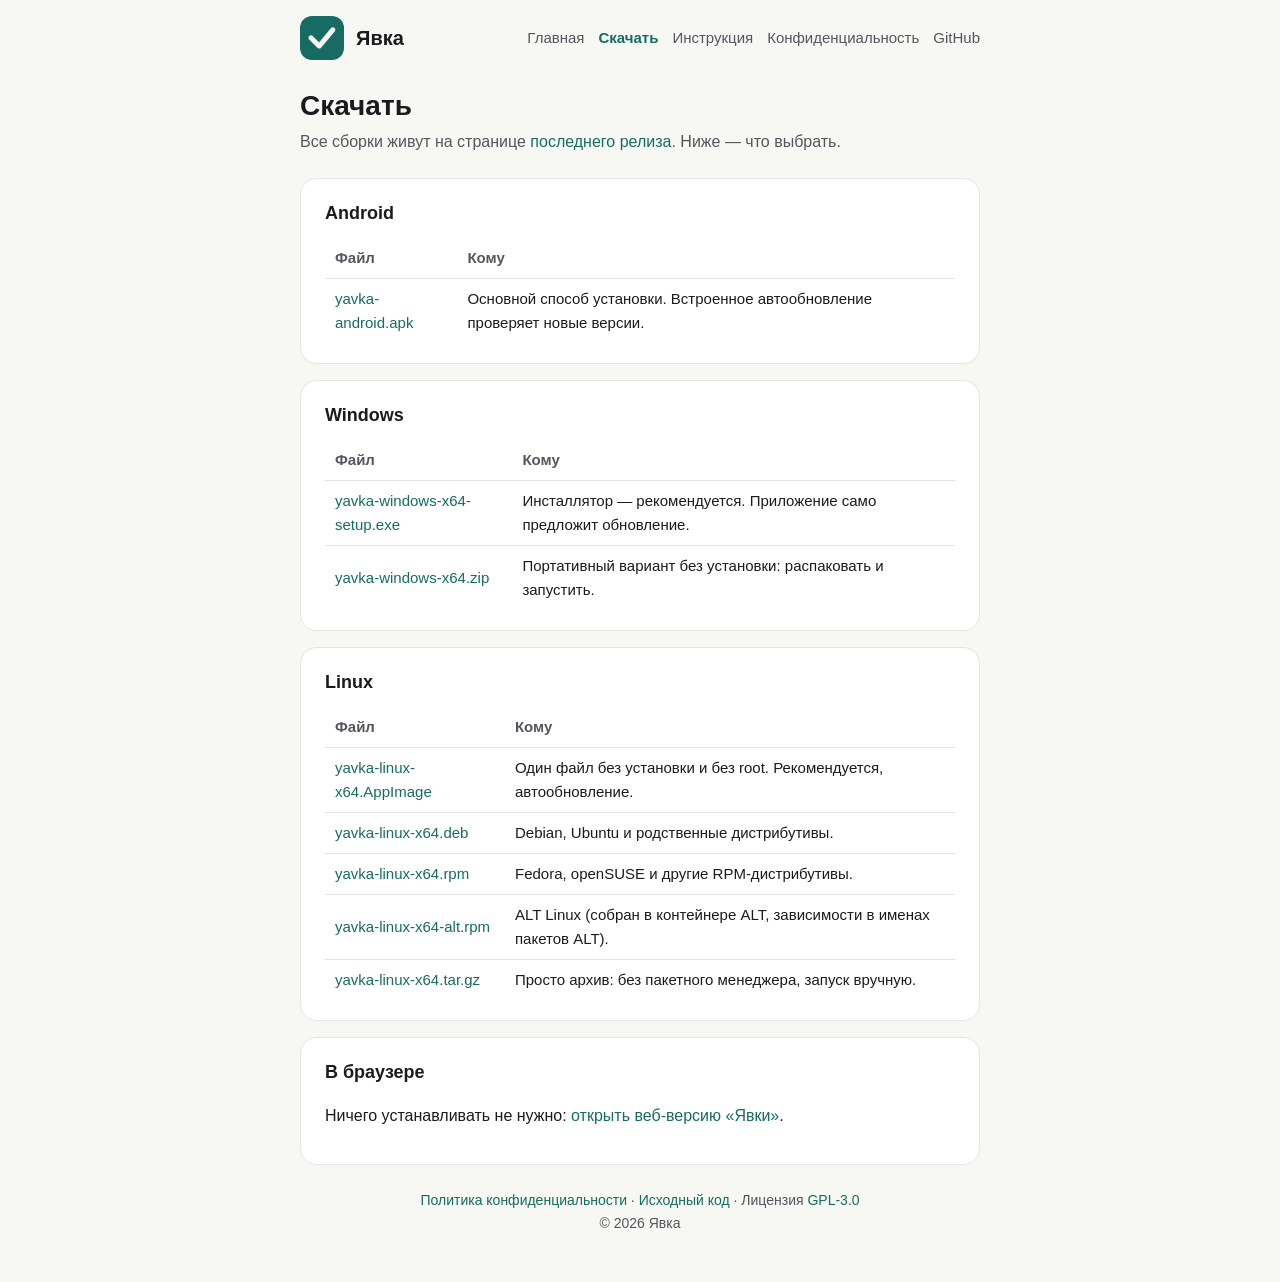
==== docs/download.html @ 1e7f84a7 "Сайт: скелет страниц — общие стили и навигация, страницы «Скачать» (все сборки) и «Инструкция» (карк" ====
<!DOCTYPE html>
<html lang="ru">
<head>
  <meta charset="utf-8">
  <meta name="viewport" content="width=device-width, initial-scale=1">
  <title>Скачать — Явка</title>
  <meta name="description" content="Сборки приложения «Явка»: Android (APK), Windows (инсталлятор), Linux (AppImage, deb, rpm, rpm для ALT Linux) и веб-версия.">
  <link rel="stylesheet" href="styles.css">
</head>
<body>
  <header class="site-header">
    <a class="brand" href="index.html">
      <img src="logo.png" alt="Логотип «Явка»">
      Явка
    </a>
    <nav class="site-nav" aria-label="Основная навигация">
      <a href="index.html">Главная</a>
      <a href="download.html" aria-current="page">Скачать</a>
      <a href="guide.html">Инструкция</a>
      <a href="privacy.html">Конфиденциальность</a>
      <a href="https://github.com/Fr4ncuzS4n/yavka">GitHub</a>
    </nav>
  </header>

  <main>
    <h1>Скачать</h1>
    <p class="slogan">Все сборки живут на странице
      <a href="https://github.com/Fr4ncuzS4n/yavka/releases/latest">последнего релиза</a>.
      Ниже — что выбрать.</p>

    <section>
      <h2>Android</h2>
      <table>
        <tr><th>Файл</th><th>Кому</th></tr>
        <tr>
          <td><a href="https://github.com/Fr4ncuzS4n/yavka/releases/latest">yavka-android.apk</a></td>
          <td>Основной способ установки. Встроенное автообновление проверяет новые версии.</td>
        </tr>
      </table>
    </section>

    <section>
      <h2>Windows</h2>
      <table>
        <tr><th>Файл</th><th>Кому</th></tr>
        <tr>
          <td><a href="https://github.com/Fr4ncuzS4n/yavka/releases/latest">yavka-windows-x64-setup.exe</a></td>
          <td>Инсталлятор — рекомендуется. Приложение само предложит обновление.</td>
        </tr>
        <tr>
          <td><a href="https://github.com/Fr4ncuzS4n/yavka/releases/latest">yavka-windows-x64.zip</a></td>
          <td>Портативный вариант без установки: распаковать и запустить.</td>
        </tr>
      </table>
    </section>

    <section>
      <h2>Linux</h2>
      <table>
        <tr><th>Файл</th><th>Кому</th></tr>
        <tr>
          <td><a href="https://github.com/Fr4ncuzS4n/yavka/releases/latest">yavka-linux-x64.AppImage</a></td>
          <td>Один файл без установки и без root. Рекомендуется, автообновление.</td>
        </tr>
        <tr>
          <td><a href="https://github.com/Fr4ncuzS4n/yavka/releases/latest">yavka-linux-x64.deb</a></td>
          <td>Debian, Ubuntu и родственные дистрибутивы.</td>
        </tr>
        <tr>
          <td><a href="https://github.com/Fr4ncuzS4n/yavka/releases/latest">yavka-linux-x64.rpm</a></td>
          <td>Fedora, openSUSE и другие RPM-дистрибутивы.</td>
        </tr>
        <tr>
          <td><a href="https://github.com/Fr4ncuzS4n/yavka/releases/latest">yavka-linux-x64-alt.rpm</a></td>
          <td>ALT Linux (собран в контейнере ALT, зависимости в именах пакетов ALT).</td>
        </tr>
        <tr>
          <td><a href="https://github.com/Fr4ncuzS4n/yavka/releases/latest">yavka-linux-x64.tar.gz</a></td>
          <td>Просто архив: без пакетного менеджера, запуск вручную.</td>
        </tr>
      </table>
    </section>

    <section>
      <h2>В браузере</h2>
      <p>Ничего устанавливать не нужно:
        <a href="/yavka/app/">открыть веб-версию «Явки»</a>.</p>
    </section>

    <footer>
      <a href="privacy.html">Политика конфиденциальности</a> ·
      <a href="https://github.com/Fr4ncuzS4n/yavka">Исходный код</a> ·
      Лицензия <a href="https://github.com/Fr4ncuzS4n/yavka/blob/main/LICENSE">GPL-3.0</a><br>
      © 2026 Явка
    </footer>
  </main>
</body>
</html>
---- docs/styles.css ----
/* Общие стили страниц сайта «Явки» (лендинг, скачивание, инструкция,
   конфиденциальность). Палитра совпадает с приложением. */
:root {
  --accent: #176B62;
  --accent-soft: #E7F1EF;
  --canvas: #F7F7F4;
  --ink: #1B1B1F;
  --ink-soft: #55565E;
  --line: #E5E5E1;
}
* { box-sizing: border-box; }
body {
  margin: 0;
  font-family: -apple-system, "Segoe UI", Roboto, "Helvetica Neue", Arial, sans-serif;
  background: var(--canvas);
  color: var(--ink);
  line-height: 1.6;
}
main { max-width: 720px; margin: 0 auto; padding: 24px 20px 48px; }

/* Шапка с навигацией */
.site-header {
  display: flex;
  flex-wrap: wrap;
  align-items: center;
  gap: 12px 20px;
  max-width: 720px;
  margin: 0 auto;
  padding: 16px 20px 0;
}
.site-header .brand {
  display: flex;
  align-items: center;
  gap: 12px;
  text-decoration: none;
  color: var(--ink);
  font-weight: 700;
  font-size: 20px;
}
.site-header .brand img { width: 44px; height: 44px; border-radius: 12px; }
.site-nav { display: flex; flex-wrap: wrap; gap: 4px 14px; margin-left: auto; }
.site-nav a { color: var(--ink-soft); text-decoration: none; font-size: 15px; }
.site-nav a:hover { color: var(--accent); }
.site-nav a[aria-current="page"] { color: var(--accent); font-weight: 600; }

/* Контент */
h1 { font-size: 28px; margin: 0; }
h2 { font-size: 18px; margin: 0 0 10px; }
.slogan { color: var(--ink-soft); margin: 0 0 24px; }
section {
  background: #fff;
  border: 1px solid var(--line);
  border-radius: 16px;
  padding: 20px 24px;
  margin-bottom: 16px;
}
ul { margin: 0; padding-left: 20px; }
a { color: var(--accent); text-decoration: none; }
a:hover { text-decoration: underline; }
code {
  background: var(--accent-soft);
  border-radius: 6px;
  padding: 1px 6px;
  font-size: 0.92em;
}

/* Кнопка-действие */
.cta {
  display: inline-block;
  background: var(--accent);
  color: #fff;
  padding: 10px 18px;
  border-radius: 12px;
  font-weight: 600;
}
.cta:hover { text-decoration: none; opacity: .92; }
.cta-secondary {
  display: inline-block;
  background: var(--accent-soft);
  color: var(--accent);
  padding: 10px 18px;
  border-radius: 12px;
  font-weight: 600;
}
.cta-secondary:hover { text-decoration: none; opacity: .88; }

/* Таблица файлов сборок */
table { width: 100%; border-collapse: collapse; font-size: 15px; }
th, td { text-align: left; padding: 8px 10px; border-bottom: 1px solid var(--line); }
th { color: var(--ink-soft); font-weight: 600; }
tr:last-child td { border-bottom: none; }
.muted { color: var(--ink-soft); font-size: 14px; }
.updated { color: var(--ink-soft); font-size: 14px; margin-bottom: 24px; }

/* Плашка «раздел в работе» */
.placeholder {
  border: 1px dashed var(--line);
  border-radius: 12px;
  padding: 12px 16px;
  color: var(--ink-soft);
  font-size: 15px;
}

footer {
  color: var(--ink-soft);
  font-size: 14px;
  text-align: center;
  margin-top: 24px;
}
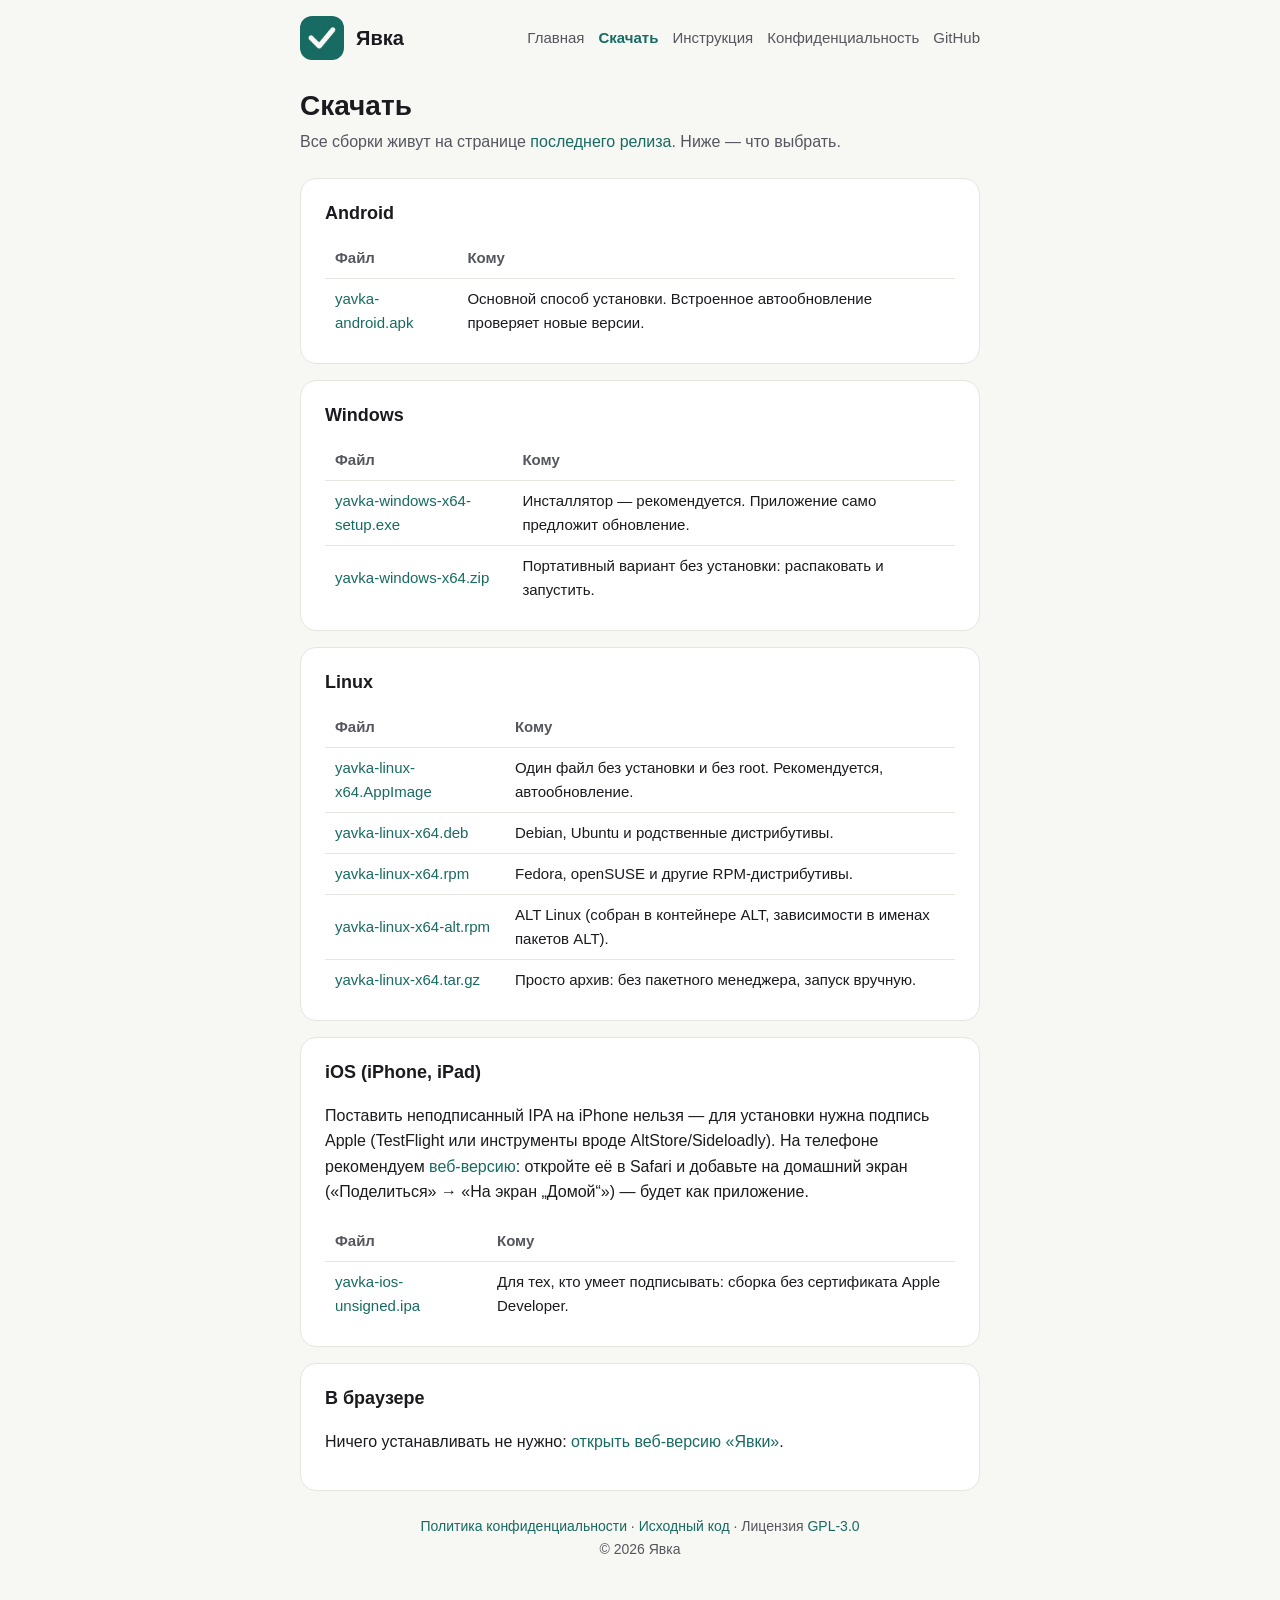
==== commit 4dc893f6: "Сайт: баннер «откройте веб-версию» на телефоне (iOS: подсказка про домашний экран), раздел iOS на ст" ====
--- a/docs/download.html
+++ b/docs/download.html
@@ -6,6 +6,7 @@
   <title>Скачать — Явка</title>
   <meta name="description" content="Сборки приложения «Явка»: Android (APK), Windows (инсталлятор), Linux (AppImage, deb, rpm, rpm для ALT Linux) и веб-версия.">
   <link rel="stylesheet" href="styles.css">
+  <script src="mobile-banner.js" defer></script>
 </head>
 <body>
   <header class="site-header">
@@ -82,6 +83,23 @@
     </section>
 
     <section>
+      <h2>iOS (iPhone, iPad)</h2>
+      <p>Поставить неподписанный IPA на iPhone нельзя — для установки
+        нужна подпись Apple (TestFlight или инструменты вроде
+        AltStore/Sideloadly). На телефоне рекомендуем
+        <a href="/yavka/app/">веб-версию</a>: откройте её в Safari и
+        добавьте на домашний экран («Поделиться» →
+        «На экран „Домой“») — будет как приложение.</p>
+      <table>
+        <tr><th>Файл</th><th>Кому</th></tr>
+        <tr>
+          <td><a href="https://github.com/Fr4ncuzS4n/yavka/releases/latest">yavka-ios-unsigned.ipa</a></td>
+          <td>Для тех, кто умеет подписывать: сборка без сертификата Apple Developer.</td>
+        </tr>
+      </table>
+    </section>
+
+    <section>
       <h2>В браузере</h2>
       <p>Ничего устанавливать не нужно:
         <a href="/yavka/app/">открыть веб-версию «Явки»</a>.</p>
--- a/docs/styles.css
+++ b/docs/styles.css
@@ -107,3 +107,36 @@
   text-align: center;
   margin-top: 24px;
 }
+
+/* Баннер «используйте веб-версию» на телефоне */
+.mobile-banner {
+  position: fixed;
+  left: 16px;
+  right: 16px;
+  bottom: 16px;
+  z-index: 10;
+  display: flex;
+  align-items: center;
+  gap: 12px;
+  background: var(--accent);
+  color: #fff;
+  border-radius: 14px;
+  padding: 12px 16px;
+  box-shadow: 0 8px 24px rgba(0, 0, 0, .18);
+}
+.mobile-banner p { margin: 0; font-size: 15px; }
+.mobile-banner a { color: #fff; text-decoration: underline; }
+.mobile-banner-close {
+  margin-left: auto;
+  flex: none;
+  width: 32px;
+  height: 32px;
+  border: none;
+  border-radius: 10px;
+  background: rgba(255, 255, 255, .16);
+  color: #fff;
+  font-size: 20px;
+  line-height: 1;
+  cursor: pointer;
+}
+.mobile-banner-close:hover { background: rgba(255, 255, 255, .28); }
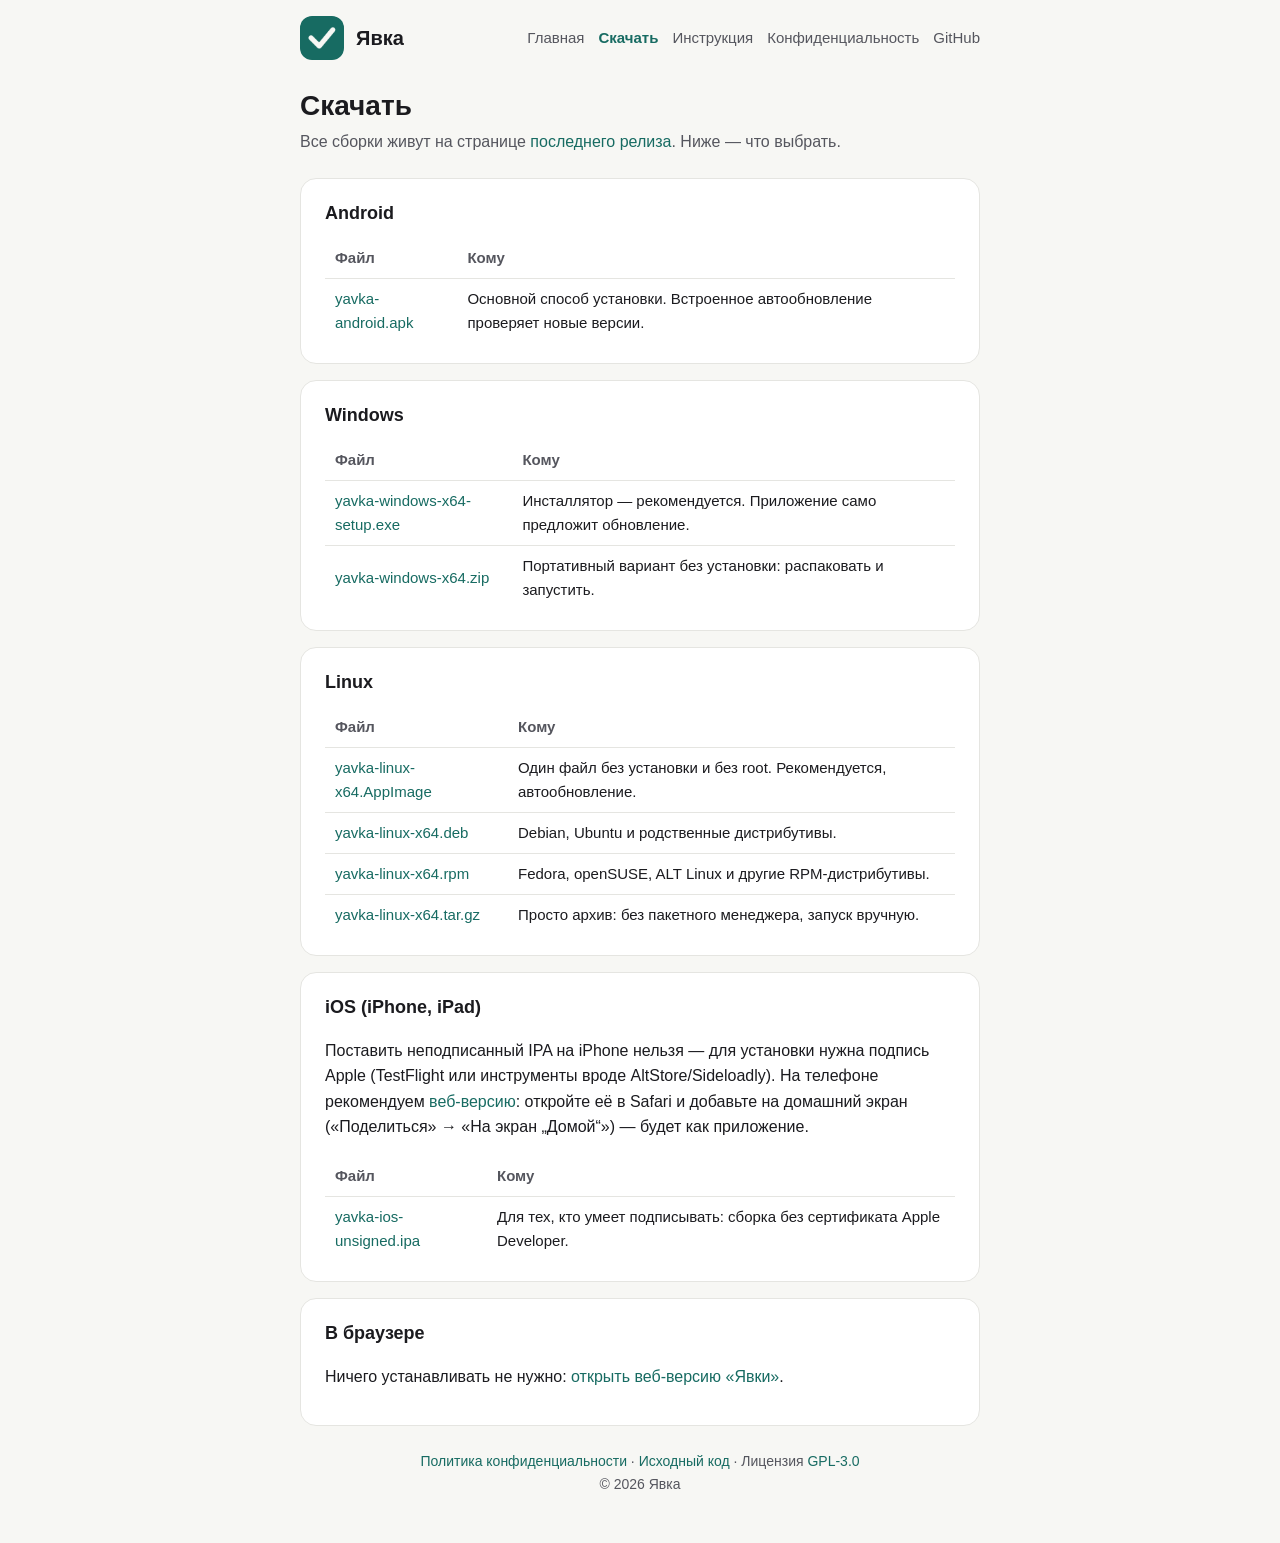
==== commit 0d69cb64: "Убрана сборка rpm для ALT Linux: универсальный rpm ставится и в ALT" ====
--- a/docs/download.html
+++ b/docs/download.html
@@ -69,11 +69,7 @@
         </tr>
         <tr>
           <td><a href="https://github.com/Fr4ncuzS4n/yavka/releases/latest">yavka-linux-x64.rpm</a></td>
-          <td>Fedora, openSUSE и другие RPM-дистрибутивы.</td>
-        </tr>
-        <tr>
-          <td><a href="https://github.com/Fr4ncuzS4n/yavka/releases/latest">yavka-linux-x64-alt.rpm</a></td>
-          <td>ALT Linux (собран в контейнере ALT, зависимости в именах пакетов ALT).</td>
+          <td>Fedora, openSUSE, ALT Linux и другие RPM-дистрибутивы.</td>
         </tr>
         <tr>
           <td><a href="https://github.com/Fr4ncuzS4n/yavka/releases/latest">yavka-linux-x64.tar.gz</a></td>
